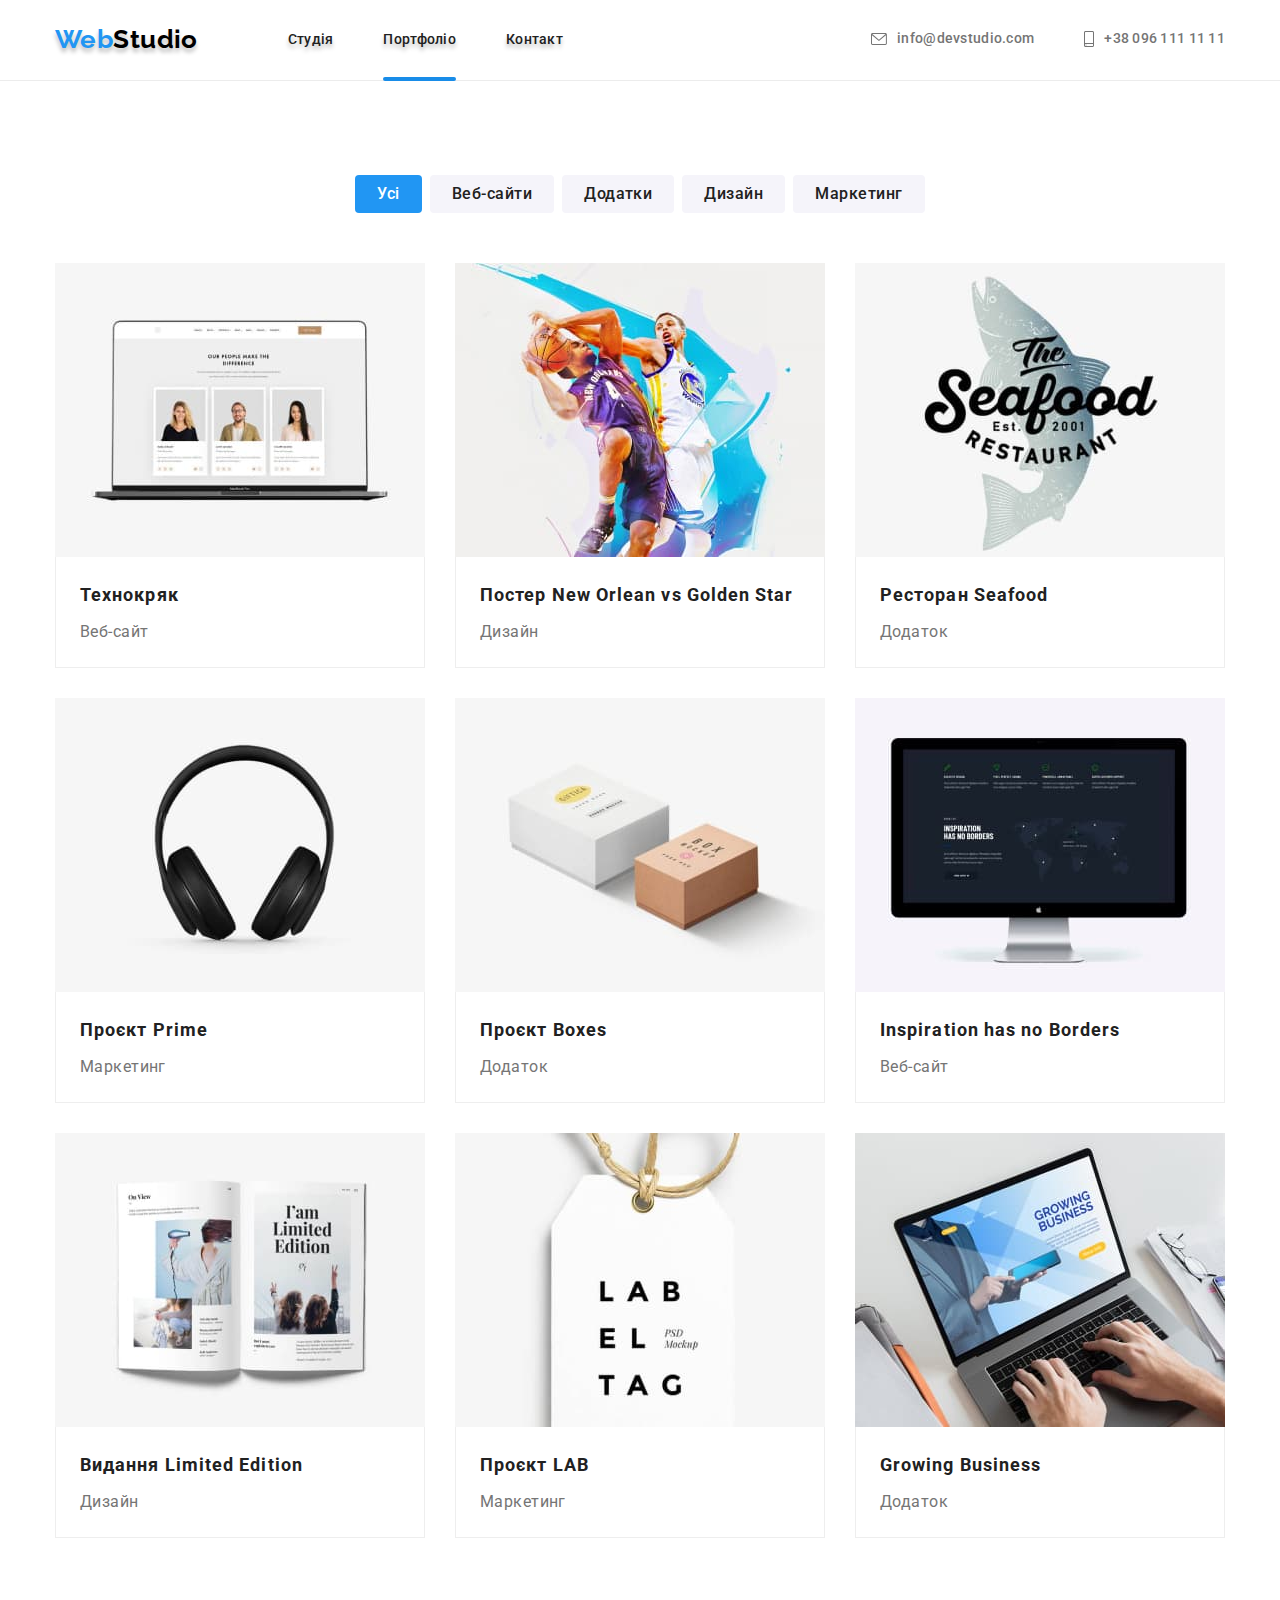
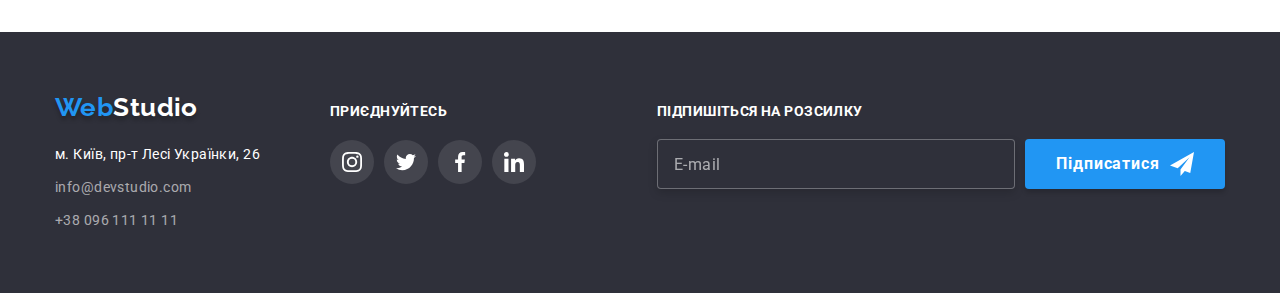
==== portfolio.html @ 2edc5aa5 "start" ====
<!DOCTYPE html>
<html lang="uk">
<head>
    <meta charset="UTF-8">
    <meta http-equiv="X-UA-Compatible" content="IE=edge">
    <meta name="viewport" content="width=device-width, initial-scale=1.0">
    <title>Web Studio</title>
    <link rel="preconnect" href="https://fonts.googleapis.com">
    <link rel="preconnect" href="https://fonts.gstatic.com" crossorigin>
    <link href="https://fonts.googleapis.com/css2?family=Raleway:wght@700&family=Roboto:wght@400;500;700;900&display=swap" rel="stylesheet">
    <link rel="stylesheet" href="https://cdn.jsdelivr.net/npm/modern-normalize@1.1.0/modern-normalize.min.css">
    <link rel="stylesheet" href="./css/main.min.css">
</head>
<body>
    <!--ШАПКА-->
    <header class="page-header">
        <div class="container">
                <nav class="header-container">
                        <a class="logo link" href="./index.html">Web<span class="logo__black">Studio</span></a>
                        <ul class="menu-nav list">
                            <li class="menu-nav__item"><a class="menu-nav__link link" href="./index.html">Студія</a></li>
                            <li class="menu-nav__item"><a class="menu-nav__link link menu-nav__link_active" href="./portfolio.html">Портфоліо</a></li>
                            <li class="menu-nav__item"><a class="menu-nav__link link" href="#">Контакт</a></li>
                        </ul>
                    </nav>
                <ul class="list contact-nav"> 
                    <li>
                        <a class="contact-nav__email link" href="mailto:info@devstudio.com">
                            <svg class="contact-nav__email-icon" width="16" height="12">
                                <use href="./images/icons.svg#icon-envelope"></use>
                            </svg> 
                            info@devstudio.com</a>
                    </li>
                    <li><a class="contact-nav__phonenumber link" href="tel:+380961111111">
                            <svg class="contact-nav__phone-icon" width="10" height="16">
                                <use href="./images/icons.svg#icon-smartphone"></use>
                            </svg> 
                            +38 096 111 11 11</a>
                    </li>
            </ul>
        </div>
    </header>
    <!-- Тіло Портфоліо -->
    <main>
        <section class="section">
            <div class="container">
                <h1 class="visually-hidden">Меню кнопок</h1>
                <ul class="list portfolio-button-styles">
                    <li><button class="port-button current" type="button">Усі</button></li>
                    <li><button class="port-button" type="button">Веб-сайти</button></li>
                    <li><button class="port-button" type="button">Додатки</button></li>
                    <li><button class="port-button" type="button">Дизайн</button></li>
                    <li><button class="port-button" type="button">Маркетинг</button></li>
                </ul>
                <ul  class="list portfolio-image" >
                    <li class="portfolio-li">
                        <a class="portfolio-card-link link" href="">
                            <div class="portfolio-img-wrapper">
                                <img src="./images/portfolio1.jpg" alt="Ноутбук із проектом" width = "370" height = "294"/>
                                <p class="portfolio-overlay"> Ресурс пропонує комплексні пропозиції з різним рівнем функціоналу та сервісів. Все це дозволить відвідувачу отримати вичерпні відомості про компанію чи приватну особу.</p>
                            </div>
                            <div class="portfolio-content-style">
                                <h2 class="portfolio-title ">Технокряк</h2>
                                <p class="portfolio-position">Веб-сайт</p>
                            </div>
                        </a>
                    </li>
                    <li class="portfolio-li">
                        <a class="portfolio-card-link link" href="">
                            <div class="portfolio-img-wrapper">
                                <img src="./images/portfolio2.jpg" alt="Баскетбол" width = "370" height = "294"/>
                                <p class="portfolio-overlay"> Ресурс пропонує комплексні пропозиції з різним рівнем функціоналу та сервісів. Все це дозволить відвідувачу отримати вичерпні відомості про компанію чи приватну особу.</p>
                            </div>
                            <div class="portfolio-content-style">
                                <h2 class="portfolio-title">Постер New Orlean vs Golden Star</h2>
                                <p class="portfolio-position">Дизайн</p>
                            </div>
                        </a>
                    </li>
                    <li class="portfolio-li">
                        <a class="portfolio-card-link link" href="">
                            <div class="portfolio-img-wrapper">
                                <img src="./images/portfolio3.jpg" alt="Логотип ресторану" width = "370" height = "294"/>
                                <p class="portfolio-overlay"> Ресурс пропонує комплексні пропозиції з різним рівнем функціоналу та сервісів. Все це дозволить відвідувачу отримати вичерпні відомості про компанію чи приватну особу.</p>
                            </div>
                            <div class="portfolio-content-style">
                                <h2 class="portfolio-title">Ресторан Seafood</h2>
                                <p class="portfolio-position">Додаток</p>
                            </div>
                        </a>
                    </li>                
                    <li class="portfolio-li">
                        <a class="portfolio-card-link link" href="">
                            <div class="portfolio-img-wrapper">
                                <img src="./images/portfolio4.jpg" alt="Навушники" width = "370" height = "294" />
                                <p class="portfolio-overlay"> Ресурс пропонує комплексні пропозиції з різним рівнем функціоналу та сервісів. Все це дозволить відвідувачу отримати вичерпні відомості про компанію чи приватну особу.</p>
                            </div>
                            <div class="portfolio-content-style">
                                <h2 class="portfolio-title">Проєкт Prime</h2>
                                <p class="portfolio-position">Маркетинг</p>
                            </div>
                        </a>
                    </li>
                    <li class="portfolio-li">
                        <a class="portfolio-card-link link" href="">
                            <div class="portfolio-img-wrapper">
                                <img src="./images/portfolio5.jpg" alt="Коробки" width = "370" height = "294" />
                                <p class="portfolio-overlay"> Ресурс пропонує комплексні пропозиції з різним рівнем функціоналу та сервісів. Все це дозволить відвідувачу отримати вичерпні відомості про компанію чи приватну особу.</p>
                            </div>
                            <div class="portfolio-content-style">
                                <h2 class="portfolio-title">Проєкт Boxes</h2>
                                <p class="portfolio-position">Додаток</p>
                            </div>
                        </a>
                    </li>
                    <li class="portfolio-li">
                        <a class="portfolio-card-link link" href="">
                            <div class="portfolio-img-wrapper">
                                <img src="./images/portfolio6.jpg" alt="Монітор з відкритим веб-сайтом" width = "370" height = "294" />
                                <p class="portfolio-overlay"> Ресурс пропонує комплексні пропозиції з різним рівнем функціоналу та сервісів. Все це дозволить відвідувачу отримати вичерпні відомості про компанію чи приватну особу.</p>
                            </div>
                            <div class="portfolio-content-style">
                                <h2 class="portfolio-title">Inspiration has no Borders</h2>
                                <p class="portfolio-position">Веб-сайт</p>
                            </div>
                        </a>
                    </li>                
                    <li class="portfolio-li">
                        <a class="portfolio-card-link link" href="">
                            <div class="portfolio-img-wrapper">
                                <img src="./images/portfolio7.jpg" alt="Відкрита книга " width = "370" height = "294" />
                                <p class="portfolio-overlay"> Ресурс пропонує комплексні пропозиції з різним рівнем функціоналу та сервісів. Все це дозволить відвідувачу отримати вичерпні відомості про компанію чи приватну особу.</p>
                            </div>
                            <div class="portfolio-content-style">
                                <h2 class="portfolio-title">Видання Limited Edition</h2>
                                <p class="portfolio-position">Дизайн</p>
                            </div>
                        </a>
                    </li>
                    <li class="portfolio-li">
                        <a class="portfolio-card-link link" href="">
                            <div class="portfolio-img-wrapper">
                                <img src="./images/portfolio8.jpg" alt="Проєкт LAB" width = "370" height = "294" />
                                <p class="portfolio-overlay"> Ресурс пропонує комплексні пропозиції з різним рівнем функціоналу та сервісів. Все це дозволить відвідувачу отримати вичерпні відомості про компанію чи приватну особу.</p>
                            </div>
                            <div class="portfolio-content-style">
                                <h2 class="portfolio-title">Проєкт LAB</h2>
                                <p class="portfolio-position">Маркетинг</p>
                            </div>
                        </a>
                    </li>
                    <li class="portfolio-li">
                        <a class="portfolio-card-link link" href="">
                            <div class="portfolio-img-wrapper">
                                <img src="./images/portfolio9.jpg" alt="Відкритий ноутбук з додатком" width = "370" height = "294" />
                                <p class="portfolio-overlay"> Ресурс пропонує комплексні пропозиції з різним рівнем функціоналу та сервісів. Все це дозволить відвідувачу отримати вичерпні відомості про компанію чи приватну особу.</p>
                            </div>
                            <div class="portfolio-content-style">
                                <h2 class="portfolio-title">Growing Business</h2>
                                <p class="portfolio-position">Додаток</p>
                            </div>
                        </a>
                    </li>               
                </ul>
            </div> 
        </section>
    </main>
    <!--Підвал-->
    <footer class="page-footer">
        <div class="container footer-box">
            <div class="footer-address-pos">
            <a class="logo-footer link" href="./index.html">Web<span class="logo-white">Studio</span></a>
            <address>
                <ul class="list">
                    <li class="footer-menu-item"><a class="footer-location link" href="https://goo.gl/maps/X6XHpDeNHJ7trvAJ6" target="_blank" rel="noopener noreferrer nofollow">м. Київ, пр-т Лесі Українки, 26</a></li>
                    <li class="footer-menu-item"><a class="footer-email link" href="mailto:info@devstudio.com">info@devstudio.com</a></li>
                    <li class="footer-menu-item"><a class="footer-phonenumber link" href="tel:+380961111111">+38 096 111 11 11</a></li>
                </ul>
            </address>
            </div>
            <div>
                <p class="footer-enj">Приєднуйтесь</p>
                <ul class="social-list-footer list">
                    <li class="social-list-item-footer">
                        <a href="" class="social-list-link-footer">
                            <svg aria-label="іконка інстаграму" class="social-list-icon-footer" width="20" height="20">
                                <use href="./images/icons.svg#icon-instagram"></use>
                            </svg>
                        </a>
                    </li>
                    <li class="social-list-item-footer">
                        <a href="" class="social-list-link-footer">
                            <svg aria-label="іконка твітера" class="social-list-icon-footer" width="20" height="20">
                                <use href="./images/icons.svg#icon-twitter"></use>
                            </svg>
                        </a>
                    </li>
                    <li class="social-list-item-footer">
                        <a href="" class="social-list-link-footer">
                            <svg aria-label="іконка фейсбуку" class="social-list-icon-footer" width="20" height="20">
                                <use href="./images/icons.svg#icon-facebook"></use>
                            </svg>
                        </a>
                    </li>
                    <li class="social-list-item-footer">
                        <a href="" class="social-list-link-footer">
                            <svg aria-label="іконка лінкедіну" class="social-list-icon-footer" width="20" height="20">
                                <use href="./images/icons.svg#icon-linkedin"></use>
                            </svg>
                        </a>
                    </li>
                </ul>
            </div>
            <div class="footer-modal-form-div">
                <p class="footer-form-title">Підпишіться на розсилку</p>
                <form class="footer-modal-form">
                    <div class="sub"></div>
                    <label class="modal-form-footer">
                            <input type="text" class="footer-form-input" required name="user_email" placeholder="E-mail">
                        </span>
                    </label>
                        <button type="submit" class="footer-form-submit">
                            Підписатися
                            <svg aria-label="іконка літачка" class="icon-send" width="24" height="24">
                                <use href="./images/icons.svg#icon-send"></use>
                            </svg>
                        </button>
                    </div>
                </form>
            </div>
        </div>
    </footer>
</body>
</html>
---- css/main.min.css ----
:root{--blue-text-color:#2196F3;--white-text-color:#fff;--body-title-color:#212121;--black-logotext-color:#000;--background-gray-color:#2F303A;--background-solution-color:#c4c4c4;--body-text-color:#757575;--button-hover-color:#188CE8;--team-background-color:#F5F4FA;--team-background-card-color:#fff;--card-border-color:#eeeeee;--primary-font: "Roboto", sans-serif;--header-line: #ececec;--icon-link-color: #AFB1B8;--transition-dur-and-func: 250ms cubic-bezier(0.4, 0, 0.2, 1);--background-backdrop: rgba(0, 0, 0, 0.2)}.visually-hidden{position:absolute;white-space:nowrap;width:1px;height:1px;overflow:hidden;border:0;padding:0;clip:rect(0 0 0 0);clip-path:inset(50%);margin:-1px}body{font-family:"Roboto",sans-serif;color:var(--body-title-color);background-color:var(--team-background-card-color);font-size:14px;letter-spacing:.03em}h1,h2,h3,h4,p{margin-top:0;margin-bottom:0}ul,ol{margin-top:0;margin-bottom:0;padding-left:0}.list{list-style:none}.link{text-decoration:none}img{display:block;max-width:100%;height:auto}button{cursor:pointer}.section{padding-top:94px;padding-bottom:94px}.container{width:1200px;margin-left:auto;margin-right:auto;padding-left:15px;padding-right:15px}.hero{padding-top:200px;padding-bottom:200px;text-align:center;background-image:linear-gradient(rgba(47, 48, 58, 0.4), rgba(47, 48, 58, 0.4)),url("../images/solution.jpg");background-size:cover;margin:0px auto;max-width:1600px;height:600px;background-repeat:no-repeat;background-color:var(--background-solution-color)}.hero__title{font-weight:900;font-size:44px;line-height:1.36;text-align:center;letter-spacing:.06em;text-transform:uppercase;color:var(--white-text-color);width:696px;margin-bottom:30px;margin-left:auto;margin-right:auto}.hero__button{font-weight:700;font-size:16px;line-height:1.875;display:block;align-items:center;text-align:center;margin-right:auto;margin-left:auto;padding:10px 32px;letter-spacing:.06em;color:var(--white-text-color);background-color:var(--blue-text-color);box-shadow:0px 4px 4px rgba(0,0,0,.15);border-radius:4px;border:0px;transition:background-color var(--transition-dur-and-func)}.hero__button:hover{background-color:var(--button-hover-color)}.features__title{font-weight:700;line-height:1.14;text-transform:uppercase;margin-bottom:10px;font-size:14px;letter-spacing:.03em}.features__text{font-weight:400;line-height:1.71;color:var(--body-text-color);font-size:14px;letter-spacing:.03em}.features{display:flex;gap:30px}.features__item{flex-basis:calc((100% - 90px)/4)}.features__icon{display:flex;justify-content:center;align-items:center;margin-bottom:30px;width:270px;height:120px;background-color:#f5f4fa;border-radius:4px}.products{padding-top:0}.products__cards{position:relative}.products__img{display:flex;gap:30px}.products__overley{position:absolute;display:flex;justify-content:center;align-items:center;bottom:0;background-color:rgba(47,48,58,.8);color:var(--white-text-color);line-height:1.2;width:100%;height:70px;font-weight:700;text-align:center;text-transform:uppercase}.team{background-color:var(--team-background-color)}.team__card-position{display:flex;gap:30px}.team__card-shadow{background-color:var(--team-background-card-color);box-shadow:0px 1px 3px rgba(0,0,0,.12),0px 1px 1px rgba(0,0,0,.14),0px 2px 1px rgba(0,0,0,.2);border-radius:0px 0px 4px 4px}.team__worker-name{font-weight:500;font-size:16px;line-height:1.1875;text-align:center;margin-bottom:10px}.team__worker-cards{padding-top:30px;padding-bottom:30px}.team__job-title{font-weight:400;font-size:16px;line-height:1.1875;text-align:center;color:var(--body-text-color);margin-bottom:16px}.social-list{display:flex;justify-content:center;column-gap:10px}.social-list-icon{fill:currentColor}.social-list-link{display:flex;align-items:center;justify-content:center;width:44px;height:44px;border-radius:50%;color:var(--icon-link-color);transition:background-color var(--transition-dur-and-func),color var(--transition-dur-and-func)}.social-list-link:hover,.social-list-link:focus{background-color:var(--blue-text-color);color:var(--white-text-color)}.client-list{display:flex;align-items:center;justify-content:center;gap:30px}.client-list__logobox{display:flex;align-items:center;justify-content:center;border-radius:4px;border:1px solid;border-color:var(--background-solution-color);color:var(--icon-link-color);width:170px;height:92px;transition:border-color var(--transition-dur-and-func),color var(--transition-dur-and-func)}.client-list__logobox:hover,.client-list__logobox:focus{border-color:var(--blue-text-color);color:var(--blue-text-color)}.client-list__logo{fill:currentColor}.port-button{font-weight:500;font-size:16px;line-height:1.63;text-align:center;letter-spacing:.03em;background-color:var(--team-background-color);color:var(--body-title-color);border-radius:4px;border:none;padding:6px 22px;transition:background-color var(--transition-dur-and-func),color var(--transition-dur-and-func),box-shadow var(--transition-dur-and-func)}.port-button:active,.port-button:hover,.port-button:focus{background-color:var(--blue-text-color);box-shadow:0px 3px 1px rgba(0,0,0,.1),0px 1px 2px rgba(0,0,0,.08),0px 2px 2px rgba(0,0,0,.12);color:var(--white-text-color)}.current{background-color:var(--blue-text-color);color:var(--white-text-color)}.portfolio-title{font-weight:700;font-size:18px;line-height:2;letter-spacing:.06em;margin-bottom:4px;color:var(--body-title-color);cursor:pointer}.portfolio-position{font-weight:400;font-size:16px;line-height:1.875;color:var(--body-text-color)}.portfolio-button-styles{display:flex;gap:8px;margin-bottom:50px;justify-content:center}.portfolio-li{width:370px}.portfolio-image{display:flex;gap:30px;flex-wrap:wrap}.portfolio-img-wrapper{position:relative;overflow:hidden}.portfolio-overlay{position:absolute;display:flex;justify-content:center;align-items:center;padding:24px;top:0;left:0;width:100%;height:100%;font-weight:400;font-size:18px;line-height:28px;letter-spacing:.03em;color:var(--white-text-color);background:rgba(33,150,243,.9);overflow:auto;transform:translateY(100%);transition:transform var(--transition-dur-and-func)}.portfolio-content-style{padding:20px 24px;border:1px solid var(--card-border-color);border-top:none}.portfolio-card-link{display:block;transition:box-shadow var(--transition-dur-and-func)}.portfolio-card-link:hover .portfolio-overlay,.portfolio-card-link:focus .portfolio-overlay{transform:translateY(0%)}.portfolio-card-link:hover,.portfolio-card-link:focus{box-shadow:0px 1px 1px rgba(0,0,0,.12),0px 4px 4px rgba(0,0,0,.06),1px 4px 6px rgba(0,0,0,.16)}.menu-nav__link_active{color:var(--blue-text-color)}.menu-nav__link_active::after{position:absolute;content:"";display:block;left:0;bottom:0;width:100%;height:4px;border-radius:2px;background-color:var(--button-hover-color)}.logo{font-family:"Raleway";font-style:normal;font-weight:700;font-size:26px;line-height:1.19;color:var(--blue-text-color);text-shadow:0px 4px 4px rgba(0,0,0,.25);margin-right:90px}.logo__black{color:var(--black-logotext-color)}.logo-footer{font-family:"Raleway";font-style:normal;font-weight:700;font-size:26px;line-height:1.19;color:var(--blue-text-color);text-shadow:0px 4px 4px rgba(0,0,0,.25);display:inline-block;margin-right:0;margin-bottom:20px}.logo-white{color:var(--white-text-color)}.body-title{font-weight:700;font-size:36px;line-height:1.16;text-align:center;margin-bottom:50px}.page-footer{background-color:var(--background-gray-color);padding-top:60px;padding-bottom:60px}.page-footer a:hover,.page-footer a:focus{color:var(--blue-text-color)}.footer-location{font-style:normal;font-weight:400;line-height:1.714;color:var(--white-text-color);transition:color var(--transition-dur-and-func)}.footer-email,.footer-phonenumber{font-style:normal;font-weight:400;line-height:1.714;color:rgba(255,255,255,.6);transition:color var(--transition-dur-and-func)}.footer-menu-item:not(:last-child){margin-bottom:9px}.footer-box{display:flex;align-items:baseline}.footer-address-pos{margin-right:70px}.footer-enj{margin-bottom:20px;font-size:14px;line-height:1.14;letter-spacing:.03em;color:var(--team-background-card-color);text-transform:uppercase;font-weight:700}.footer-modal-form{display:flex}.footer-modal-form-div{margin-left:auto}.footer-form-input{font-weight:400;font-size:16px;line-height:20px;display:flex;align-items:center;letter-spacing:.03em;color:var(--white-text-color);border:1px solid rgba(255,255,255,.3);filter:drop-shadow(0px 4px 4px rgba(0, 0, 0, 0.15));border-radius:4px;width:358px;height:50px;background-color:var(--background-gray-color);padding-left:16px}.footer-form-input::placeholder{font-size:16px;line-height:20px;letter-spacing:.03em;color:rgba(255,255,255,.6)}.footer-form-submit{font-weight:700;font-size:16px;line-height:1.875;display:flex;justify-content:center;align-items:center;text-align:center;width:200px;height:50px;letter-spacing:.06em;color:var(--white-text-color);background-color:var(--blue-text-color);box-shadow:0px 4px 4px rgba(0,0,0,.15);border-radius:4px;border:0px;transition:background-color var(--transition-dur-and-func)}.footer-form-submit:hover{background-color:var(--button-hover-color)}.footer-form-title{font-weight:700;font-size:14px;line-height:16px;letter-spacing:.03em;text-transform:uppercase;color:var(--white-text-color);margin-bottom:20px}.icon-send{fill:var(--team-background-card-color);margin-left:10px}.social-list-footer{display:flex;justify-content:center;column-gap:10px}.social-list-icon-footer{fill:currentColor}.social-list-link-footer{display:flex;align-items:center;justify-content:center;width:44px;height:44px;border-radius:50%;background:rgba(255,255,255,.1);color:var(--team-background-card-color);transition:background-color var(--transition-dur-and-func)}.social-list-link-footer:hover,.social-list-link-footer:focus{background-color:var(--blue-text-color)}.social-list-link-footer:hover .social-list-icon-footer,.social-list-link-footer:focus .social-list-icon-footer{fill:var(--white-text-color)}.backdrop{position:fixed;top:0;left:0;z-index:100;width:100%;height:100%;background-color:var(--background-backdrop);transition:opacity var(--transition-dur-and-func),visibility var(--transition-dur-and-func)}.backdrop.is-hidden{visibility:hidden;opacity:0;pointer-events:none}.modal{position:absolute;top:50%;left:50%;transform:translate(-50%, -50%);width:528px;height:580px;background-color:var(--team-background-card-color);padding:40px}.modal-close-btn{position:absolute;top:8px;right:8px;display:flex;align-items:center;justify-content:center;width:30px;height:30px;border-radius:50%;border:1px solid rgba(0,0,0,.1);background-color:rgba(0,0,0,0);padding:0;transition:var(--transition-dur-and-func)}.modal-close-btn:focus,.modal-close-btn:hover{fill:var(--button-hover-color)}.modal-form-title{font-weight:700;font-size:20px;line-height:23px;text-align:center;letter-spacing:.03em;margin-bottom:12px}.modal-form{display:flex;flex-direction:column}.modal-form-input{width:100%;height:40px;border:1px solid rgba(33,33,33,.2);border-radius:4px;padding-left:42px;transition:border-color var(--transition-dur-and-func)}.modal-form-input:focus{outline:none;border-color:var(--button-hover-color)}.modal-form-field-desc{display:block;font-family:"Roboto";font-weight:400;font-size:12px;line-height:14px;letter-spacing:.01em;color:var(--body-text-color);margin-bottom:4px}.modal-form-field{margin-bottom:10px}.modal-form-field-last{margin-bottom:17px}.modal-form-footer{margin-right:10px}.modal-form-input-wrapper{position:relative;display:block}.modal-form-icon{position:absolute;top:50%;left:12px;display:block;transform:translateY(-50%);transition:fill var(--transition-dur-and-func)}.modal-form-input:focus+.modal-form-icon{fill:var(--button-hover-color)}.modal-form-message{width:100%;height:120px;border:1px solid rgba(33,33,33,.2);border-radius:4px;padding:10px;resize:none}.modal-form-message:focus{outline:none;border-color:var(--button-hover-color)}.modal-form-message::placeholder{font-weight:400;font-size:12px;line-height:14px;letter-spacing:.01em;color:rgba(117,117,117,.5)}.modal-form-own-checkbox{width:15px;height:15px;border:1px solid var(--body-title-color);border-radius:2px;cursor:pointer;margin-right:7px}.modal-form-check:checked+.modal-form-own-checkbox{background-color:var(--button-hover-color)}.modal-form-check:checked+.modal-form-own-checkbox .modal-form-own-checkbox-icon{display:block;fill:var(--team-background-card-color)}.modal-form-check:focus+.modal-form-own-checkbox{box-shadow:0 0 0 2px var(--button-hover-color);border-color:var(--button-hover-color)}.modal-form-own-checkbox-icon{display:none}.modal-form-check-field{display:flex;align-items:center;justify-content:center;margin-bottom:33px;font-weight:400;font-size:14px;line-height:24px;letter-spacing:.03em;color:var(--body-text-color)}.modal-form-check-link{color:var(--blue-text-color)}.modal-form-submit{font-weight:700;font-size:16px;line-height:1.875;display:block;align-items:center;text-align:center;margin-right:auto;margin-left:auto;width:200px;height:50px;letter-spacing:.06em;color:var(--white-text-color);background-color:var(--blue-text-color);box-shadow:0px 4px 4px rgba(0,0,0,.15);border-radius:4px;border:0px;transition:background-color var(--transition-dur-and-func)}.modal-form-submit{background-color:var(--button-hover-color)}.modal-form-check{position:absolute;appearance:none}.page-header{border-bottom:1px solid var(--header-line);padding-top:24px;padding-bottom:25px}.page-header>.container{display:flex;align-items:center}.menu-nav__link{position:relative;font-weight:500;line-height:1.14;padding-top:34px;padding-bottom:34px;letter-spacing:.02em;color:var(--body-title-color);text-shadow:0px 4px 4px rgba(0,0,0,.25);transition:color var(--transition-dur-and-func)}.menu-nav__link:hover,.menu-nav__link:focus{color:var(--blue-text-color)}.contact-nav__phonenumber,.contact-nav__email{font-style:normal;font-weight:500;line-height:1.14;letter-spacing:.02em;color:var(--body-text-color);display:flex;align-items:center;transition:color var(--transition-dur-and-func)}.contact-nav__phonenumber:hover,.contact-nav__phonenumber:focus,.contact-nav__email:hover,.contact-nav__email:focus{color:var(--blue-text-color)}.contact-nav__email-icon{margin-right:10px;fill:currentColor}.contact-nav__phone-icon{margin-right:10px;fill:currentColor}.header-container{display:flex;align-items:center}.menu-nav{display:flex;column-gap:50px}.contact-nav{display:flex;column-gap:50px;margin-left:auto}/*# sourceMappingURL=main.min.css.map */
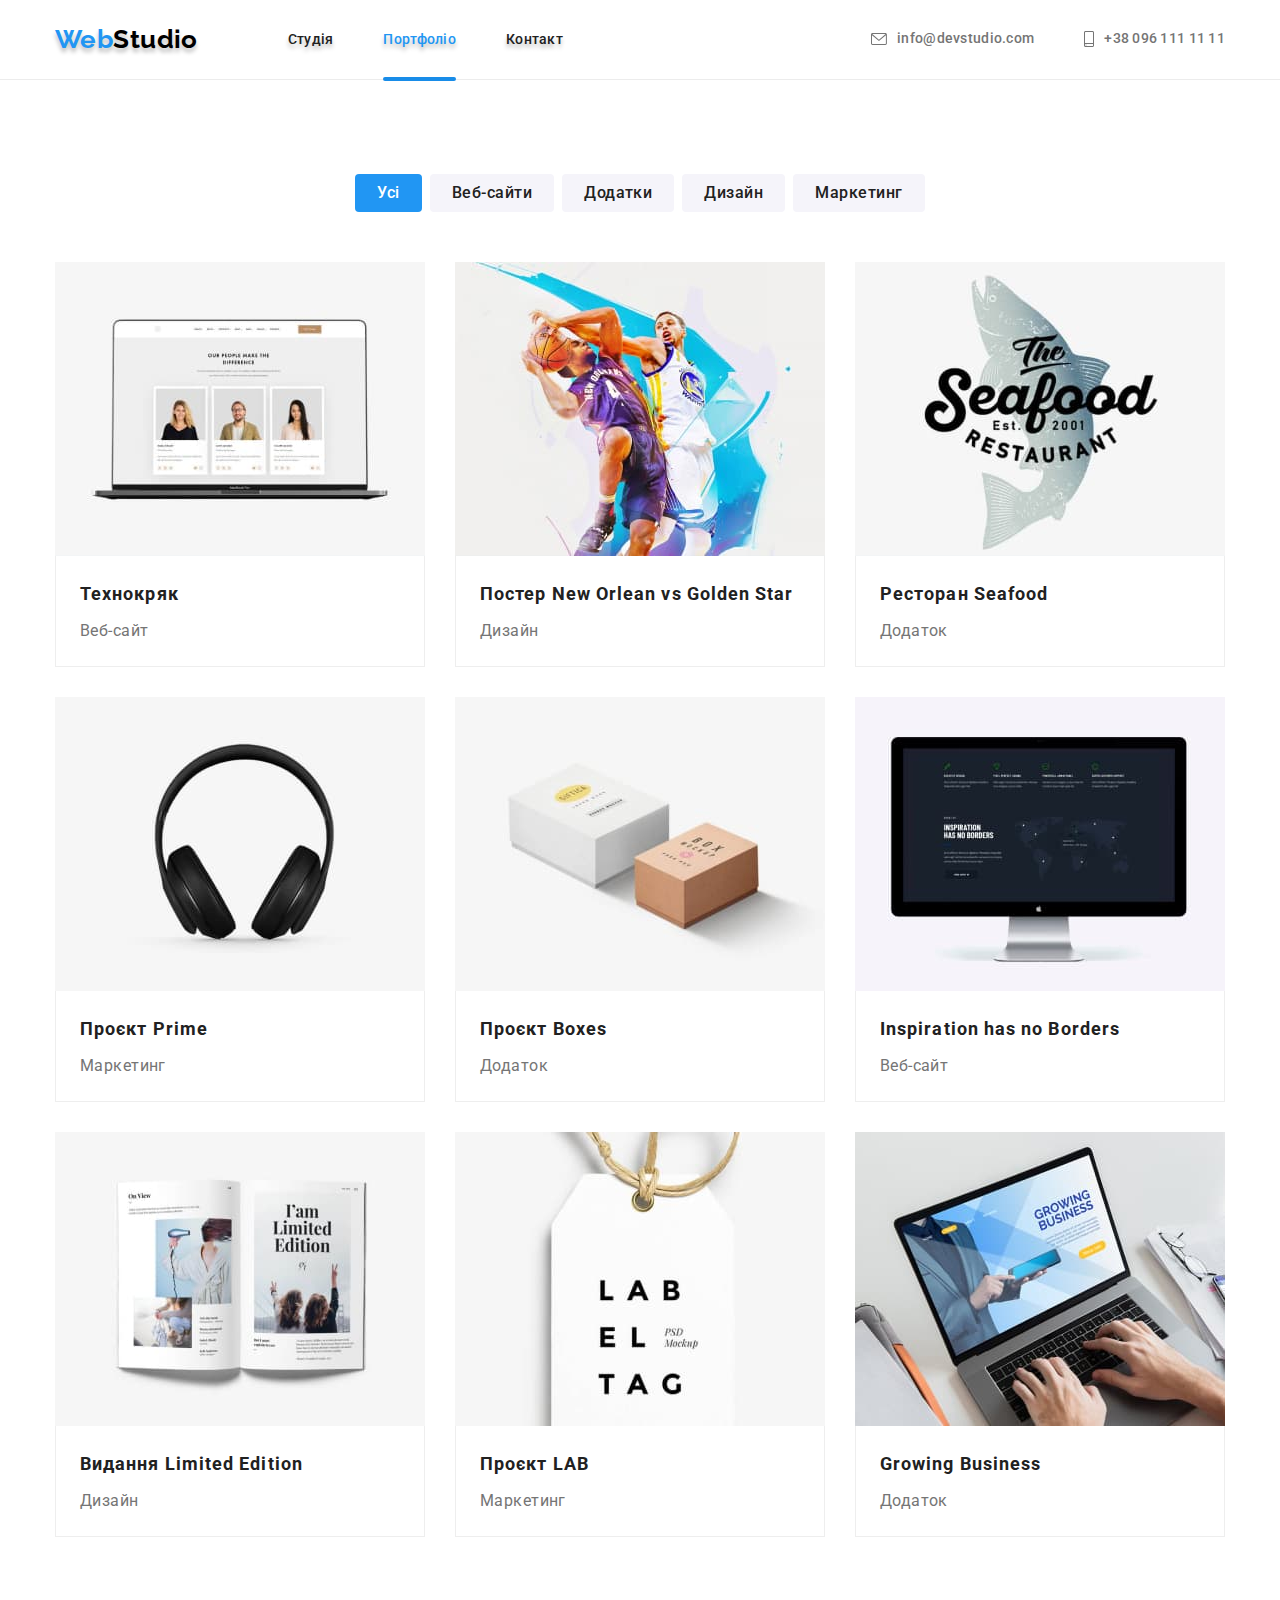
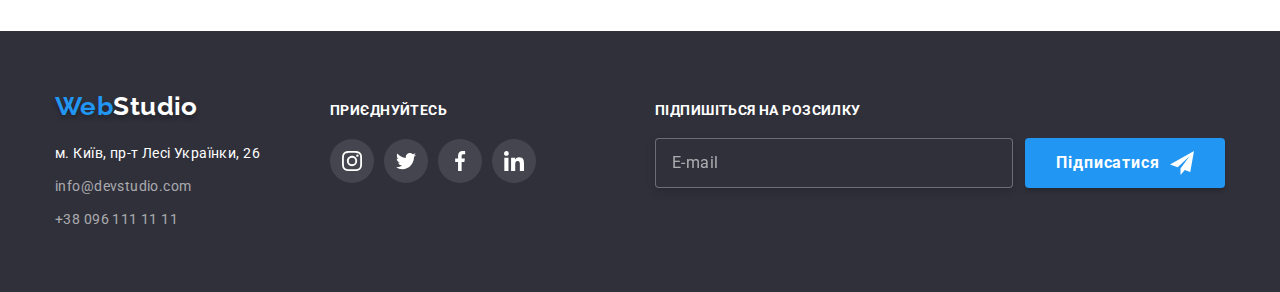
==== commit ae63a48a: "final" ====
--- a/portfolio.html
+++ b/portfolio.html
@@ -14,30 +14,59 @@
 <body>
     <!--ШАПКА-->
     <header class="page-header">
-        <div class="container">
-                <nav class="header-container">
-                        <a class="logo link" href="./index.html">Web<span class="logo__black">Studio</span></a>
-                        <ul class="menu-nav list">
-                            <li class="menu-nav__item"><a class="menu-nav__link link" href="./index.html">Студія</a></li>
-                            <li class="menu-nav__item"><a class="menu-nav__link link menu-nav__link_active" href="./portfolio.html">Портфоліо</a></li>
-                            <li class="menu-nav__item"><a class="menu-nav__link link" href="#">Контакт</a></li>
-                        </ul>
-                    </nav>
-                <ul class="list contact-nav"> 
-                    <li>
-                        <a class="contact-nav__email link" href="mailto:info@devstudio.com">
-                            <svg class="contact-nav__email-icon" width="16" height="12">
-                                <use href="./images/icons.svg#icon-envelope"></use>
-                            </svg> 
-                            info@devstudio.com</a>
-                    </li>
-                    <li><a class="contact-nav__phonenumber link" href="tel:+380961111111">
-                            <svg class="contact-nav__phone-icon" width="10" height="16">
-                                <use href="./images/icons.svg#icon-smartphone"></use>
-                            </svg> 
-                            +38 096 111 11 11</a>
-                    </li>
+        <div class="container page-header__container">
+            <nav class="header-nav">
+                <a class="logo link" href="./index.html">Web<span class="logo__black">Studio</span></a>
+                <ul class="menu-nav list">
+                    <li class="menu-nav__item"><a class="menu-nav__link link" href="./index.html">Студія</a></li>
+                    <li class="menu-nav__item"><a class="menu-nav__link link menu-nav__link_active" href="./portfolio.html">Портфоліо</a></li>
+                    <li class="menu-nav__item"><a class="menu-nav__link link" href="#">Контакт</a></li>
+                </ul>
+            </nav>
+            <button type="button" class="open-mobile-menu-btn js-open-menu"> 
+                <svg class="open-mobile-menu-btn__icon">
+                    <use href="./images/icons.svg#icon-burger"></use>
+                </svg> 
+            </button>
+            <ul class="list contact-nav"> 
+                <li class="contact-nav__item">
+                    <a class="contact-nav__link link" href="mailto:info@devstudio.com">
+                        <svg class="contact-nav__email-icon" width="16" height="12">
+                            <use href="./images/icons.svg#icon-envelope"></use>
+                        </svg> 
+                        info@devstudio.com</a>
+                </li>
+                <li class="contact-nav__item"><a class="contact-nav__link link" href="tel:+380961111111">
+                        <svg class="contact-nav__phone-icon" width="10" height="16">
+                            <use href="./images/icons.svg#icon-smartphone"></use>
+                        </svg> 
+                        +38 096 111 11 11</a>
+                </li>
             </ul>
+        </div>
+        <div class="mobile-menu js-menu-container" >
+            <div class="container mobile-menu__container">
+                <button type="button" class="mobile-menu__close-btn js-close-menu" >
+                    <svg class="mobile-menu__icon-close" width="20" height="20">
+                        <use href="./images/icons.svg#icon-close-black"></use>
+                    </svg>
+                </button>
+                <ul class="mobile-nav-list list">
+                    <li class="mobile-nav-list__item"><a class="link mobile-nav-list__link" href="./index.html">Студія</a></li>
+                    <li class="mobile-nav-list__item"><a class="link mobile-nav-list__link mobile-nav-list__link_current" href="./portfolio.html">Портфоліо</a></li>
+                    <li class="mobile-nav-list__item"><a class="link mobile-nav-list__link" href="#">Контакти</a></li>
+                </ul>
+                <ul class="mobile-nav-contacts-list list">
+                    <li class="mobile-nav-contacts-list__item"><a class="link mobile-nav-contacts-list__link_tel" href="tel:+380961111111">+38 096 111 11 11</a></li>
+                    <li class="mobile-nav-contacts-list__item"><a class="link mobile-nav-contacts-list__link_mail" href="mailto:info@devstudio.com">info@devstudio.com</a></li>
+                </ul>
+                <ul class="mobile-nav-social-list list">
+                    <li class="mobile-nav-social-list__item"><a class="link mobile-nav-social-list__link" lang="en" href="#">Instagram</a><span class="vl"></span></li>
+                    <li class="mobile-nav-social-list__item"><a class="link mobile-nav-social-list__link" lang="en" href="#">Twitter</a><span class="vl"></span></li>
+                    <li class="mobile-nav-social-list__item"><a class="link mobile-nav-social-list__link" lang="en" href="#">Facebook</a><span class="vl"></span></li>
+                    <li class="mobile-nav-social-list__item"><a class="link mobile-nav-social-list__link" lang="en" href="#">LinkedIn</a></li>
+                </ul>
+            </div>
         </div>
     </header>
     <!-- Тіло Портфоліо -->
@@ -56,7 +85,18 @@
                     <li class="portfolio-li">
                         <a class="portfolio-card-link link" href="">
                             <div class="portfolio-img-wrapper">
-                                <img src="./images/portfolio1.jpg" alt="Ноутбук із проектом" width = "370" height = "294"/>
+                                <picture>
+                                    <source 
+                                    srcset="./images/technoduck.jpg 1x, ./images/technoduck@2x.jpg 2x" 
+                                    media="(min-width: 1200px)">
+                                    <source 
+                                    srcset="./images/technoduck-tab.jpg 1x, ./images/technoduck-tab@2x.jpg 2x"
+                                     media="(min-width: 768px)">
+                                    <source
+                                     srcset="./images/technoduckmob.jpg 1x, ./images/technoduckmob@2x.jpg 2x"
+                                      media="(max-width: 767px)">
+                                      <img src="./images/technoduckmob.jpg" alt="Ноутбук із проектом"/>
+                                </picture>
                                 <p class="portfolio-overlay"> Ресурс пропонує комплексні пропозиції з різним рівнем функціоналу та сервісів. Все це дозволить відвідувачу отримати вичерпні відомості про компанію чи приватну особу.</p>
                             </div>
                             <div class="portfolio-content-style">
@@ -68,7 +108,18 @@
                     <li class="portfolio-li">
                         <a class="portfolio-card-link link" href="">
                             <div class="portfolio-img-wrapper">
-                                <img src="./images/portfolio2.jpg" alt="Баскетбол" width = "370" height = "294"/>
+                                <picture>
+                                    <source 
+                                    srcset="./images/poster.jpg 1x, ./images/poster@2x.jpg 2x"
+                                    media="(min-width: 1200px)">
+                                    <source 
+                                    srcset="./images/poster-tab.jpg 1x, .images/poster-tab@2x.jpg 2x"
+                                    media="(min-width: 768px)">
+                                    <source 
+                                    srcset="./images/poster-mob.jpg 1x, ./images/poster-mob@2x.jpg 2x" 
+                                    media="(max-width: 767px)">
+                                <img src="./images/poster-mob.jpg" alt="Постер">
+                                </picture>
                                 <p class="portfolio-overlay"> Ресурс пропонує комплексні пропозиції з різним рівнем функціоналу та сервісів. Все це дозволить відвідувачу отримати вичерпні відомості про компанію чи приватну особу.</p>
                             </div>
                             <div class="portfolio-content-style">
@@ -80,7 +131,18 @@
                     <li class="portfolio-li">
                         <a class="portfolio-card-link link" href="">
                             <div class="portfolio-img-wrapper">
-                                <img src="./images/portfolio3.jpg" alt="Логотип ресторану" width = "370" height = "294"/>
+                                <picture>
+                                    <source
+                                    srcset="./images/seafood.jpg 1x, ./images/seafood@2x.jpg 2x" 
+                                    media="(min-width: 1200px)">
+                                    <source
+                                    srcset="./images/seafood-tab.jpg 1x, ./images/seafood-tab@2x.jpg 2x" 
+                                    media="(min-width: 768px)">
+                                    <source
+                                    srcset="./images/seafood-mob.jpg 1x, ./images/seafood-mob@2x.jpg 2x" 
+                                    media="(max-width: 767px)">
+                                <img src="./images/seafood-mob.jpg" alt="Додаток ресторану">
+                                </picture>
                                 <p class="portfolio-overlay"> Ресурс пропонує комплексні пропозиції з різним рівнем функціоналу та сервісів. Все це дозволить відвідувачу отримати вичерпні відомості про компанію чи приватну особу.</p>
                             </div>
                             <div class="portfolio-content-style">
@@ -92,7 +154,18 @@
                     <li class="portfolio-li">
                         <a class="portfolio-card-link link" href="">
                             <div class="portfolio-img-wrapper">
-                                <img src="./images/portfolio4.jpg" alt="Навушники" width = "370" height = "294" />
+                                <picture>
+                                    <source 
+                                    srcset="./images/prime.jpg 1x, ./images/prime@2x.jpg 2x" 
+                                    media="(min-width: 1200px)">
+                                    <source 
+                                    srcset="./images/prime-tab.jpg 1x, ./images/prime-tab@2x.jpg 2x" 
+                                    media="(min-width: 768px)">
+                                    <source 
+                                    srcset="./images/prime-mob.jpg 1x, ./images/prime-mob@2x.jpg 2x" 
+                                    media="(max-width: 767px)">
+                                <img src="./images/prime-mob.jpg" alt="Проєкт з маркетингу">
+                                </picture>
                                 <p class="portfolio-overlay"> Ресурс пропонує комплексні пропозиції з різним рівнем функціоналу та сервісів. Все це дозволить відвідувачу отримати вичерпні відомості про компанію чи приватну особу.</p>
                             </div>
                             <div class="portfolio-content-style">
@@ -104,7 +177,18 @@
                     <li class="portfolio-li">
                         <a class="portfolio-card-link link" href="">
                             <div class="portfolio-img-wrapper">
-                                <img src="./images/portfolio5.jpg" alt="Коробки" width = "370" height = "294" />
+                                <picture>
+                                    <source 
+                                    srcset="./images/boxes.jpg 1x, ./images/boxes@2x.jpg 2x" 
+                                    media="(min-width: 1200px)">
+                                    <source 
+                                    srcset="./images/boxes-tab.jpg 1x, ./images/boxes-tab@2x.jpg 2x" 
+                                    media="(min-width: 768px)">
+                                    <source 
+                                    srcset="./images/boxes-mob.jpg 1x, ./images/boxes-mob@2x.jpg 2x" 
+                                    media="(max-width: 767px)">
+                            <img src="./images/boxes-mob.jpg" alt="Проєкт">
+                                </picture>
                                 <p class="portfolio-overlay"> Ресурс пропонує комплексні пропозиції з різним рівнем функціоналу та сервісів. Все це дозволить відвідувачу отримати вичерпні відомості про компанію чи приватну особу.</p>
                             </div>
                             <div class="portfolio-content-style">
@@ -116,7 +200,15 @@
                     <li class="portfolio-li">
                         <a class="portfolio-card-link link" href="">
                             <div class="portfolio-img-wrapper">
-                                <img src="./images/portfolio6.jpg" alt="Монітор з відкритим веб-сайтом" width = "370" height = "294" />
+                                <picture>
+                                    <source srcset="./images/inspiration.jpg 1x, ./images/inspiration@2x.jpg 2x" 
+                                    media="(min-width: 1200px)">
+                                    <source srcset="./images/inspiration-tab.jpg 1x, ./images/inspiration-tab@2x.jpg 2x" 
+                                    media="(min-width: 768px)">
+                                    <source srcset="./images/inspiration-mob.jpg 1x, ./images/inspiration-mob@2x.jpg 2x" 
+                                    media="(max-width: 767px)">
+                            <img src="./images/inspiration-mob.jpg" alt="Веб-сайт">
+                                </picture>
                                 <p class="portfolio-overlay"> Ресурс пропонує комплексні пропозиції з різним рівнем функціоналу та сервісів. Все це дозволить відвідувачу отримати вичерпні відомості про компанію чи приватну особу.</p>
                             </div>
                             <div class="portfolio-content-style">
@@ -128,7 +220,15 @@
                     <li class="portfolio-li">
                         <a class="portfolio-card-link link" href="">
                             <div class="portfolio-img-wrapper">
-                                <img src="./images/portfolio7.jpg" alt="Відкрита книга " width = "370" height = "294" />
+                                <picture>
+                                    <source srcset="./images/limed.jpg 1x, ./images/limed@2x.jpg 2x" 
+                                    media="(min-width: 1200px)">
+                                    <source srcset="./images/limed-tab.jpg 1x, ./images/limed-tab@2x.jpg 2x"
+                                     media="(min-width: 768px)">
+                                    <source srcset="./images/limed-mob.jpg 1x, ./images/limed-mob@2x.jpg 2x" 
+                                    media="(max-width: 767px)">
+                            <img src="./images/limed-mob.jpg" alt="Журнал">
+                                </picture>
                                 <p class="portfolio-overlay"> Ресурс пропонує комплексні пропозиції з різним рівнем функціоналу та сервісів. Все це дозволить відвідувачу отримати вичерпні відомості про компанію чи приватну особу.</p>
                             </div>
                             <div class="portfolio-content-style">
@@ -140,7 +240,18 @@
                     <li class="portfolio-li">
                         <a class="portfolio-card-link link" href="">
                             <div class="portfolio-img-wrapper">
-                                <img src="./images/portfolio8.jpg" alt="Проєкт LAB" width = "370" height = "294" />
+                                <picture>
+                                    <source 
+                                    srcset="./images/tag.jpg 1x, ./images/tag@2x.jpg 2x" 
+                                    media="(min-width: 1200px)">
+                                    <source 
+                                    srcset="./images/tag-tab.jpg 1x, ./images/tag-tab@2x.jpg 2x" 
+                                    media="(min-width: 768px)">
+                                    <source 
+                                    srcset="./images/tag-mob.jpg 1x, ./images/tag-mob@2x.jpg 2x" 
+                                    media="(max-width: 767px)">
+                            <img src="./images//tag-mob.jpg" alt="Проєкт з маркетингу">
+                                </picture>
                                 <p class="portfolio-overlay"> Ресурс пропонує комплексні пропозиції з різним рівнем функціоналу та сервісів. Все це дозволить відвідувачу отримати вичерпні відомості про компанію чи приватну особу.</p>
                             </div>
                             <div class="portfolio-content-style">
@@ -152,7 +263,18 @@
                     <li class="portfolio-li">
                         <a class="portfolio-card-link link" href="">
                             <div class="portfolio-img-wrapper">
-                                <img src="./images/portfolio9.jpg" alt="Відкритий ноутбук з додатком" width = "370" height = "294" />
+                                <picture>
+                                    <source 
+                                    srcset="./images/growbus.jpg 1x, ./images/growbus@2x.jpg 2x" 
+                                    media="(min-width: 1200px)">
+                                    <source 
+                                    srcset="./images/growbus-tab.jpg 1x, ./images/growbus-tab@2x.jpg 2x" 
+                                    media="(min-width: 768px)">
+                                    <source 
+                                    srcset="./images/growbus-mob.jpg 1x, ./images/growbus-mob@2x.jpg 2x" 
+                                    media="(max-width: 767px)">
+                            <img src="./images/growbus-mob.jpg" alt="Додаток по бізнесу">
+                                </picture>
                                 <p class="portfolio-overlay"> Ресурс пропонує комплексні пропозиції з різним рівнем функціоналу та сервісів. Все це дозволить відвідувачу отримати вичерпні відомості про компанію чи приватну особу.</p>
                             </div>
                             <div class="portfolio-content-style">
@@ -178,8 +300,8 @@
                 </ul>
             </address>
             </div>
-            <div>
-                <p class="footer-enj">Приєднуйтесь</p>
+            <div class="footer-join-container">
+                <p class="footer-join-title">Приєднуйтесь</p>
                 <ul class="social-list-footer list">
                     <li class="social-list-item-footer">
                         <a href="" class="social-list-link-footer">
@@ -212,13 +334,13 @@
                 </ul>
             </div>
             <div class="footer-modal-form-div">
+                <label>
                 <p class="footer-form-title">Підпишіться на розсилку</p>
                 <form class="footer-modal-form">
-                    <div class="sub"></div>
-                    <label class="modal-form-footer">
+                    <div class="footer-sub">
+                        <span class="form-footer-wrapper">
                             <input type="text" class="footer-form-input" required name="user_email" placeholder="E-mail">
                         </span>
-                    </label>
                         <button type="submit" class="footer-form-submit">
                             Підписатися
                             <svg aria-label="іконка літачка" class="icon-send" width="24" height="24">
@@ -227,6 +349,7 @@
                         </button>
                     </div>
                 </form>
+            </label>    
             </div>
         </div>
     </footer>
--- a/css/main.min.css
+++ b/css/main.min.css
@@ -1 +1 @@
-:root{--blue-text-color:#2196F3;--white-text-color:#fff;--body-title-color:#212121;--black-logotext-color:#000;--background-gray-color:#2F303A;--background-solution-color:#c4c4c4;--body-text-color:#757575;--button-hover-color:#188CE8;--team-background-color:#F5F4FA;--team-background-card-color:#fff;--card-border-color:#eeeeee;--primary-font: "Roboto", sans-serif;--header-line: #ececec;--icon-link-color: #AFB1B8;--transition-dur-and-func: 250ms cubic-bezier(0.4, 0, 0.2, 1);--background-backdrop: rgba(0, 0, 0, 0.2)}.visually-hidden{position:absolute;white-space:nowrap;width:1px;height:1px;overflow:hidden;border:0;padding:0;clip:rect(0 0 0 0);clip-path:inset(50%);margin:-1px}body{font-family:"Roboto",sans-serif;color:var(--body-title-color);background-color:var(--team-background-card-color);font-size:14px;letter-spacing:.03em}h1,h2,h3,h4,p{margin-top:0;margin-bottom:0}ul,ol{margin-top:0;margin-bottom:0;padding-left:0}.list{list-style:none}.link{text-decoration:none}img{display:block;max-width:100%;height:auto}button{cursor:pointer}.section{padding-top:94px;padding-bottom:94px}.container{width:1200px;margin-left:auto;margin-right:auto;padding-left:15px;padding-right:15px}.hero{padding-top:200px;padding-bottom:200px;text-align:center;background-image:linear-gradient(rgba(47, 48, 58, 0.4), rgba(47, 48, 58, 0.4)),url("../images/solution.jpg");background-size:cover;margin:0px auto;max-width:1600px;height:600px;background-repeat:no-repeat;background-color:var(--background-solution-color)}.hero__title{font-weight:900;font-size:44px;line-height:1.36;text-align:center;letter-spacing:.06em;text-transform:uppercase;color:var(--white-text-color);width:696px;margin-bottom:30px;margin-left:auto;margin-right:auto}.hero__button{font-weight:700;font-size:16px;line-height:1.875;display:block;align-items:center;text-align:center;margin-right:auto;margin-left:auto;padding:10px 32px;letter-spacing:.06em;color:var(--white-text-color);background-color:var(--blue-text-color);box-shadow:0px 4px 4px rgba(0,0,0,.15);border-radius:4px;border:0px;transition:background-color var(--transition-dur-and-func)}.hero__button:hover{background-color:var(--button-hover-color)}.features__title{font-weight:700;line-height:1.14;text-transform:uppercase;margin-bottom:10px;font-size:14px;letter-spacing:.03em}.features__text{font-weight:400;line-height:1.71;color:var(--body-text-color);font-size:14px;letter-spacing:.03em}.features{display:flex;gap:30px}.features__item{flex-basis:calc((100% - 90px)/4)}.features__icon{display:flex;justify-content:center;align-items:center;margin-bottom:30px;width:270px;height:120px;background-color:#f5f4fa;border-radius:4px}.products{padding-top:0}.products__cards{position:relative}.products__img{display:flex;gap:30px}.products__overley{position:absolute;display:flex;justify-content:center;align-items:center;bottom:0;background-color:rgba(47,48,58,.8);color:var(--white-text-color);line-height:1.2;width:100%;height:70px;font-weight:700;text-align:center;text-transform:uppercase}.team{background-color:var(--team-background-color)}.team__card-position{display:flex;gap:30px}.team__card-shadow{background-color:var(--team-background-card-color);box-shadow:0px 1px 3px rgba(0,0,0,.12),0px 1px 1px rgba(0,0,0,.14),0px 2px 1px rgba(0,0,0,.2);border-radius:0px 0px 4px 4px}.team__worker-name{font-weight:500;font-size:16px;line-height:1.1875;text-align:center;margin-bottom:10px}.team__worker-cards{padding-top:30px;padding-bottom:30px}.team__job-title{font-weight:400;font-size:16px;line-height:1.1875;text-align:center;color:var(--body-text-color);margin-bottom:16px}.social-list{display:flex;justify-content:center;column-gap:10px}.social-list-icon{fill:currentColor}.social-list-link{display:flex;align-items:center;justify-content:center;width:44px;height:44px;border-radius:50%;color:var(--icon-link-color);transition:background-color var(--transition-dur-and-func),color var(--transition-dur-and-func)}.social-list-link:hover,.social-list-link:focus{background-color:var(--blue-text-color);color:var(--white-text-color)}.client-list{display:flex;align-items:center;justify-content:center;gap:30px}.client-list__logobox{display:flex;align-items:center;justify-content:center;border-radius:4px;border:1px solid;border-color:var(--background-solution-color);color:var(--icon-link-color);width:170px;height:92px;transition:border-color var(--transition-dur-and-func),color var(--transition-dur-and-func)}.client-list__logobox:hover,.client-list__logobox:focus{border-color:var(--blue-text-color);color:var(--blue-text-color)}.client-list__logo{fill:currentColor}.port-button{font-weight:500;font-size:16px;line-height:1.63;text-align:center;letter-spacing:.03em;background-color:var(--team-background-color);color:var(--body-title-color);border-radius:4px;border:none;padding:6px 22px;transition:background-color var(--transition-dur-and-func),color var(--transition-dur-and-func),box-shadow var(--transition-dur-and-func)}.port-button:active,.port-button:hover,.port-button:focus{background-color:var(--blue-text-color);box-shadow:0px 3px 1px rgba(0,0,0,.1),0px 1px 2px rgba(0,0,0,.08),0px 2px 2px rgba(0,0,0,.12);color:var(--white-text-color)}.current{background-color:var(--blue-text-color);color:var(--white-text-color)}.portfolio-title{font-weight:700;font-size:18px;line-height:2;letter-spacing:.06em;margin-bottom:4px;color:var(--body-title-color);cursor:pointer}.portfolio-position{font-weight:400;font-size:16px;line-height:1.875;color:var(--body-text-color)}.portfolio-button-styles{display:flex;gap:8px;margin-bottom:50px;justify-content:center}.portfolio-li{width:370px}.portfolio-image{display:flex;gap:30px;flex-wrap:wrap}.portfolio-img-wrapper{position:relative;overflow:hidden}.portfolio-overlay{position:absolute;display:flex;justify-content:center;align-items:center;padding:24px;top:0;left:0;width:100%;height:100%;font-weight:400;font-size:18px;line-height:28px;letter-spacing:.03em;color:var(--white-text-color);background:rgba(33,150,243,.9);overflow:auto;transform:translateY(100%);transition:transform var(--transition-dur-and-func)}.portfolio-content-style{padding:20px 24px;border:1px solid var(--card-border-color);border-top:none}.portfolio-card-link{display:block;transition:box-shadow var(--transition-dur-and-func)}.portfolio-card-link:hover .portfolio-overlay,.portfolio-card-link:focus .portfolio-overlay{transform:translateY(0%)}.portfolio-card-link:hover,.portfolio-card-link:focus{box-shadow:0px 1px 1px rgba(0,0,0,.12),0px 4px 4px rgba(0,0,0,.06),1px 4px 6px rgba(0,0,0,.16)}.menu-nav__link_active{color:var(--blue-text-color)}.menu-nav__link_active::after{position:absolute;content:"";display:block;left:0;bottom:0;width:100%;height:4px;border-radius:2px;background-color:var(--button-hover-color)}.logo{font-family:"Raleway";font-style:normal;font-weight:700;font-size:26px;line-height:1.19;color:var(--blue-text-color);text-shadow:0px 4px 4px rgba(0,0,0,.25);margin-right:90px}.logo__black{color:var(--black-logotext-color)}.logo-footer{font-family:"Raleway";font-style:normal;font-weight:700;font-size:26px;line-height:1.19;color:var(--blue-text-color);text-shadow:0px 4px 4px rgba(0,0,0,.25);display:inline-block;margin-right:0;margin-bottom:20px}.logo-white{color:var(--white-text-color)}.body-title{font-weight:700;font-size:36px;line-height:1.16;text-align:center;margin-bottom:50px}.page-footer{background-color:var(--background-gray-color);padding-top:60px;padding-bottom:60px}.page-footer a:hover,.page-footer a:focus{color:var(--blue-text-color)}.footer-location{font-style:normal;font-weight:400;line-height:1.714;color:var(--white-text-color);transition:color var(--transition-dur-and-func)}.footer-email,.footer-phonenumber{font-style:normal;font-weight:400;line-height:1.714;color:rgba(255,255,255,.6);transition:color var(--transition-dur-and-func)}.footer-menu-item:not(:last-child){margin-bottom:9px}.footer-box{display:flex;align-items:baseline}.footer-address-pos{margin-right:70px}.footer-enj{margin-bottom:20px;font-size:14px;line-height:1.14;letter-spacing:.03em;color:var(--team-background-card-color);text-transform:uppercase;font-weight:700}.footer-modal-form{display:flex}.footer-modal-form-div{margin-left:auto}.footer-form-input{font-weight:400;font-size:16px;line-height:20px;display:flex;align-items:center;letter-spacing:.03em;color:var(--white-text-color);border:1px solid rgba(255,255,255,.3);filter:drop-shadow(0px 4px 4px rgba(0, 0, 0, 0.15));border-radius:4px;width:358px;height:50px;background-color:var(--background-gray-color);padding-left:16px}.footer-form-input::placeholder{font-size:16px;line-height:20px;letter-spacing:.03em;color:rgba(255,255,255,.6)}.footer-form-submit{font-weight:700;font-size:16px;line-height:1.875;display:flex;justify-content:center;align-items:center;text-align:center;width:200px;height:50px;letter-spacing:.06em;color:var(--white-text-color);background-color:var(--blue-text-color);box-shadow:0px 4px 4px rgba(0,0,0,.15);border-radius:4px;border:0px;transition:background-color var(--transition-dur-and-func)}.footer-form-submit:hover{background-color:var(--button-hover-color)}.footer-form-title{font-weight:700;font-size:14px;line-height:16px;letter-spacing:.03em;text-transform:uppercase;color:var(--white-text-color);margin-bottom:20px}.icon-send{fill:var(--team-background-card-color);margin-left:10px}.social-list-footer{display:flex;justify-content:center;column-gap:10px}.social-list-icon-footer{fill:currentColor}.social-list-link-footer{display:flex;align-items:center;justify-content:center;width:44px;height:44px;border-radius:50%;background:rgba(255,255,255,.1);color:var(--team-background-card-color);transition:background-color var(--transition-dur-and-func)}.social-list-link-footer:hover,.social-list-link-footer:focus{background-color:var(--blue-text-color)}.social-list-link-footer:hover .social-list-icon-footer,.social-list-link-footer:focus .social-list-icon-footer{fill:var(--white-text-color)}.backdrop{position:fixed;top:0;left:0;z-index:100;width:100%;height:100%;background-color:var(--background-backdrop);transition:opacity var(--transition-dur-and-func),visibility var(--transition-dur-and-func)}.backdrop.is-hidden{visibility:hidden;opacity:0;pointer-events:none}.modal{position:absolute;top:50%;left:50%;transform:translate(-50%, -50%);width:528px;height:580px;background-color:var(--team-background-card-color);padding:40px}.modal-close-btn{position:absolute;top:8px;right:8px;display:flex;align-items:center;justify-content:center;width:30px;height:30px;border-radius:50%;border:1px solid rgba(0,0,0,.1);background-color:rgba(0,0,0,0);padding:0;transition:var(--transition-dur-and-func)}.modal-close-btn:focus,.modal-close-btn:hover{fill:var(--button-hover-color)}.modal-form-title{font-weight:700;font-size:20px;line-height:23px;text-align:center;letter-spacing:.03em;margin-bottom:12px}.modal-form{display:flex;flex-direction:column}.modal-form-input{width:100%;height:40px;border:1px solid rgba(33,33,33,.2);border-radius:4px;padding-left:42px;transition:border-color var(--transition-dur-and-func)}.modal-form-input:focus{outline:none;border-color:var(--button-hover-color)}.modal-form-field-desc{display:block;font-family:"Roboto";font-weight:400;font-size:12px;line-height:14px;letter-spacing:.01em;color:var(--body-text-color);margin-bottom:4px}.modal-form-field{margin-bottom:10px}.modal-form-field-last{margin-bottom:17px}.modal-form-footer{margin-right:10px}.modal-form-input-wrapper{position:relative;display:block}.modal-form-icon{position:absolute;top:50%;left:12px;display:block;transform:translateY(-50%);transition:fill var(--transition-dur-and-func)}.modal-form-input:focus+.modal-form-icon{fill:var(--button-hover-color)}.modal-form-message{width:100%;height:120px;border:1px solid rgba(33,33,33,.2);border-radius:4px;padding:10px;resize:none}.modal-form-message:focus{outline:none;border-color:var(--button-hover-color)}.modal-form-message::placeholder{font-weight:400;font-size:12px;line-height:14px;letter-spacing:.01em;color:rgba(117,117,117,.5)}.modal-form-own-checkbox{width:15px;height:15px;border:1px solid var(--body-title-color);border-radius:2px;cursor:pointer;margin-right:7px}.modal-form-check:checked+.modal-form-own-checkbox{background-color:var(--button-hover-color)}.modal-form-check:checked+.modal-form-own-checkbox .modal-form-own-checkbox-icon{display:block;fill:var(--team-background-card-color)}.modal-form-check:focus+.modal-form-own-checkbox{box-shadow:0 0 0 2px var(--button-hover-color);border-color:var(--button-hover-color)}.modal-form-own-checkbox-icon{display:none}.modal-form-check-field{display:flex;align-items:center;justify-content:center;margin-bottom:33px;font-weight:400;font-size:14px;line-height:24px;letter-spacing:.03em;color:var(--body-text-color)}.modal-form-check-link{color:var(--blue-text-color)}.modal-form-submit{font-weight:700;font-size:16px;line-height:1.875;display:block;align-items:center;text-align:center;margin-right:auto;margin-left:auto;width:200px;height:50px;letter-spacing:.06em;color:var(--white-text-color);background-color:var(--blue-text-color);box-shadow:0px 4px 4px rgba(0,0,0,.15);border-radius:4px;border:0px;transition:background-color var(--transition-dur-and-func)}.modal-form-submit{background-color:var(--button-hover-color)}.modal-form-check{position:absolute;appearance:none}.page-header{border-bottom:1px solid var(--header-line);padding-top:24px;padding-bottom:25px}.page-header>.container{display:flex;align-items:center}.menu-nav__link{position:relative;font-weight:500;line-height:1.14;padding-top:34px;padding-bottom:34px;letter-spacing:.02em;color:var(--body-title-color);text-shadow:0px 4px 4px rgba(0,0,0,.25);transition:color var(--transition-dur-and-func)}.menu-nav__link:hover,.menu-nav__link:focus{color:var(--blue-text-color)}.contact-nav__phonenumber,.contact-nav__email{font-style:normal;font-weight:500;line-height:1.14;letter-spacing:.02em;color:var(--body-text-color);display:flex;align-items:center;transition:color var(--transition-dur-and-func)}.contact-nav__phonenumber:hover,.contact-nav__phonenumber:focus,.contact-nav__email:hover,.contact-nav__email:focus{color:var(--blue-text-color)}.contact-nav__email-icon{margin-right:10px;fill:currentColor}.contact-nav__phone-icon{margin-right:10px;fill:currentColor}.header-container{display:flex;align-items:center}.menu-nav{display:flex;column-gap:50px}.contact-nav{display:flex;column-gap:50px;margin-left:auto}/*# sourceMappingURL=main.min.css.map */+:root{--blue-text-color:#2196F3;--white-text-color:#fff;--body-title-color:#212121;--black-logotext-color:#000;--background-gray-color:#2F303A;--background-solution-color:#c4c4c4;--body-text-color:#757575;--button-hover-color:#188CE8;--team-background-color:#F5F4FA;--team-background-card-color:#fff;--card-border-color:#eeeeee;--primary-font: "Roboto", sans-serif;--header-line: #ececec;--icon-link-color: #AFB1B8;--transition-dur-and-func: 250ms cubic-bezier(0.4, 0, 0.2, 1);--background-backdrop: rgba(0, 0, 0, 0.2)}.visually-hidden{position:absolute;white-space:nowrap;width:1px;height:1px;overflow:hidden;border:0;padding:0;clip:rect(0 0 0 0);clip-path:inset(50%);margin:-1px}body{font-family:"Roboto",sans-serif;color:var(--body-title-color);background-color:var(--team-background-card-color);font-size:14px;letter-spacing:.03em}h1,h2,h3,h4,p{margin-top:0;margin-bottom:0}ul,ol{margin-top:0;margin-bottom:0;padding-left:0}.list{list-style:none}.link{text-decoration:none}img{display:block;max-width:100%;height:auto}button{cursor:pointer}.section{padding-top:94px;padding-bottom:94px}.container{width:100%;padding-left:15px;padding-right:15px}@media screen and (min-width: 480px){.container{width:480px;margin-left:auto;margin-right:auto}}@media screen and (min-width: 768px){.container{width:768px}}@media screen and (min-width: 1200px){.container{width:1200px}}.hero-container{text-align:center}.hero{padding-top:118px;padding-bottom:118px;background-image:linear-gradient(rgba(47, 48, 58, 0.4), rgba(47, 48, 58, 0.4)),url("/images/hero-mob.jpg");background-size:cover;margin:0px auto;max-width:480px;height:400px;background-repeat:no-repeat;background-color:var(--background-solution-color)}@media screen and (min-device-pixel-ratio: 2)and (max-width: 767px),screen and (min-resolution: 192dpi)and (max-width: 767px),screen and (min-resolution: 2dppx)and (max-width: 767px){.hero{background-image:linear-gradient(rgba(47, 48, 58, 0.4), rgba(47, 48, 58, 0.4)),url("/images/hero-mob@2x.jpg")}}@media screen and (min-width: 768px){.hero{max-width:768px;background-image:linear-gradient(rgba(47, 48, 58, 0.4), rgba(47, 48, 58, 0.4)),url("/images/hero-tablet.jpg")}}@media screen and (min-device-pixel-ratio: 2)and (min-width: 768px),screen and (min-resolution: 192dpi)and (min-width: 768px),screen and (min-resolution: 2dppx)and (min-width: 768px){.hero{background-image:linear-gradient(rgba(47, 48, 58, 0.4), rgba(47, 48, 58, 0.4)),url("/images/hero-tablet@2x.jpg")}}@media screen and (min-width: 1200px){.hero{max-width:1600px;height:600px;padding-top:200px;padding-bottom:200px;background-image:linear-gradient(rgba(47, 48, 58, 0.4), rgba(47, 48, 58, 0.4)),url("/images/hero.jpg")}}@media screen and (min-device-pixel-ratio: 2)and (min-width: 1200px),screen and (min-resolution: 192dpi)and (min-width: 1200px),screen and (min-resolution: 2dppx)and (min-width: 1200px){.hero{background-image:linear-gradient(rgba(47, 48, 58, 0.4), rgba(47, 48, 58, 0.4)),url("/images/hero@2x.jpg")}}.hero__title{font-weight:900;font-size:26px;line-height:1.62;text-align:center;letter-spacing:.06em;text-transform:uppercase;color:var(--white-text-color);width:300px;margin-bottom:30px;margin:0 auto}@media screen and (min-width: 1200px){.hero__title{width:696px;font-size:44px;line-height:1.36}}.hero__button{padding:10px 24px;font-weight:700;font-size:16px;line-height:1.875;display:inline-block;align-items:center;text-align:center;margin-right:auto;margin-left:auto;letter-spacing:.06em;color:var(--white-text-color);background-color:var(--blue-text-color);box-shadow:0px 4px 4px rgba(0,0,0,.15);border-radius:4px;border:0px;transition:background-color var(--transition-dur-and-func)}.hero__button:hover{background-color:var(--button-hover-color)}@media screen and (min-width: 1200px){.hero__button{padding:10px 32px}}.features{display:inline-block}@media screen and (min-width: 768px){.features{display:flex;flex-wrap:wrap;gap:30px}}@media screen and (min-width: 1200px){.features{flex-wrap:nowrap}}.features__icon{display:flex;justify-content:center;align-items:center;margin-bottom:30px;width:100%;height:120px;background-color:var(--team-background-color);border-radius:4px}@media screen and (min-width: 768px){.features__icon{width:354px}}@media screen and (min-width: 1200px){.features__icon{width:270px}}.features__title{font-weight:700;line-height:1.14;text-transform:uppercase;margin-bottom:10px;font-size:14px;letter-spacing:.03em;text-align:center}@media screen and (min-width: 768px){.features__title{max-width:354px;text-align:left}}.features__text{font-weight:400;line-height:1.71;color:var(--body-text-color);letter-spacing:.03em;margin-bottom:30px}@media screen and (min-width: 768px){.features__text{max-width:354px;margin-bottom:auto}}.features__item{flex-basis:calc((100% - 90px)/4)}.products{display:none;padding-top:0}@media screen and (min-width: 1200px){.products{display:flex;padding-top:0}}@media screen and (min-width: 1200px){.products__cards{position:relative}.products__img{display:flex;align-items:center;justify-content:center;gap:30px}.products__overley{position:absolute;display:flex;justify-content:center;align-items:center;bottom:0;background-color:rgba(47,48,58,.8);color:var(--white-text-color);line-height:1.2;width:100%;height:70px;font-weight:700;text-align:center;text-transform:uppercase}}.team{background-color:var(--team-background-color)}.team__card-position{display:block}@media screen and (min-width: 768px){.team__card-position{display:flex;flex-wrap:wrap;gap:30px}}@media screen and (min-width: 1200px){.team__card-position{flex-wrap:nowrap}}.team__card-shadow{background-color:var(--team-background-card-color);box-shadow:0px 1px 3px rgba(0,0,0,.12),0px 1px 1px rgba(0,0,0,.14),0px 2px 1px rgba(0,0,0,.2);border-radius:0px 0px 4px 4px}@media screen and (min-width: 768px){.team__card-shadow{flex-direction:column;width:calc((100% - 30px)/2)}}@media screen and (min-width: 1200px){.team__card-shadow{width:calc((100% - 90px)/4)}}@media screen and (max-width: 767px){.team__card-shadow:not(:last-child){margin-bottom:30px}}.team__worker-cards{padding-top:30px;padding-bottom:30px;text-align:center}.team__worker-name{font-weight:500;font-size:16px;line-height:1.1875;margin-bottom:10px}.team__job-title{font-weight:400;font-size:16px;line-height:1.1875;color:var(--body-text-color);margin-bottom:16px}.social-list{display:flex;justify-content:center;column-gap:10px}.social-list-icon{fill:currentColor}.social-list-link{display:flex;align-items:center;justify-content:center;width:44px;height:44px;border-radius:50%;color:var(--icon-link-color);transition:background-color var(--transition-dur-and-func),color var(--transition-dur-and-func)}.social-list-link:hover,.social-list-link:focus{background-color:var(--blue-text-color);color:var(--white-text-color)}.client-list{display:flex;flex-wrap:wrap;align-items:center;justify-content:center;gap:30px}@media screen and (min-width: 1200px){.client-list{flex-wrap:nowrap}}.client-list__logobox{display:flex;align-items:center;justify-content:center;border-radius:4px;border:1px solid;border-color:var(--background-solution-color);color:var(--icon-link-color);width:210px;height:92px;transition:border-color var(--transition-dur-and-func),color var(--transition-dur-and-func)}.client-list__logobox:hover,.client-list__logobox:focus{border-color:var(--blue-text-color);color:var(--blue-text-color)}@media screen and (min-width: 768px){.client-list__logobox{width:226px}}@media screen and (min-width: 1200px){.client-list__logobox{width:170px}}.client-list__logo{fill:currentColor}.port-button{font-weight:500;font-size:16px;line-height:1.63;text-align:center;letter-spacing:.03em;background-color:var(--team-background-color);color:var(--body-title-color);border-radius:4px;border:none;padding:6px 22px;transition:background-color var(--transition-dur-and-func),color var(--transition-dur-and-func),box-shadow var(--transition-dur-and-func)}.port-button:active,.port-button:hover,.port-button:focus{background-color:var(--blue-text-color);box-shadow:0px 3px 1px rgba(0,0,0,.1),0px 1px 2px rgba(0,0,0,.08),0px 2px 2px rgba(0,0,0,.12);color:var(--white-text-color)}.current{background-color:var(--blue-text-color);color:var(--white-text-color)}.portfolio-button-styles{margin-bottom:40px;display:inline-flex;flex-wrap:wrap;gap:8px;row-gap:15px}@media screen and (min-width: 768px){.portfolio-button-styles{margin-bottom:30px;display:flex;justify-content:center}}@media screen and (min-width: 1200px){.portfolio-button-styles{margin-bottom:50px}}.portfolio-image{display:block}@media screen and (min-width: 768px){.portfolio-image{display:flex;flex-wrap:wrap;gap:30px}}@media screen and (min-width: 768px){.portfolio-li{flex-direction:column;width:calc((100% - 30px)/2)}}@media screen and (min-width: 1200px){.portfolio-li{width:calc((100% - 60px)/3)}}@media screen and (max-width: 767px){.portfolio-li:not(:last-child){margin-bottom:30px}}.portfolio-card-link{display:flex;flex-direction:column;text-decoration:none;color:inherit;height:100%}.portfolio-card-link:hover .portfolio-overlay,.portfolio-card-link:focus .portfolio-overlay{transform:translateY(0%)}.portfolio-card-link:hover,.portfolio-card-link:focus{box-shadow:0px 1px 1px rgba(0,0,0,.12),0px 4px 4px rgba(0,0,0,.06),1px 4px 6px rgba(0,0,0,.16)}.portfolio-img-wrapper{position:relative;overflow:hidden}.portfolio-title{font-weight:700;font-size:18px;line-height:2;letter-spacing:.06em;margin-bottom:4px;color:var(--body-title-color);cursor:pointer}.portfolio-position{font-weight:400;font-size:16px;line-height:1.875;color:var(--body-text-color)}.portfolio-overlay{position:absolute;display:flex;justify-content:center;align-items:center;padding:24px;top:0;left:0;width:100%;height:100%;font-weight:400;font-size:18px;line-height:28px;letter-spacing:.03em;color:var(--white-text-color);background:rgba(33,150,243,.9);overflow:auto;transform:translateY(100%);transition:transform var(--transition-dur-and-func)}.portfolio-content-style{padding:20px 24px;border:1px solid var(--card-border-color);border-top:none;width:100%;flex-grow:1}@media screen and (min-width: 768px){.portfolio-content-style{width:354px}}@media screen and (min-width: 1200px){.portfolio-content-style{width:370px}}.page-header{border-bottom:1px solid var(--header-line);padding-top:16px;padding-bottom:16px}@media screen and (min-width: 768px){.page-header{padding-top:21px;padding-bottom:21px}}@media screen and (min-width: 1200px){.page-header{padding-top:24px;padding-bottom:24px}}.page-header__container{display:flex;align-items:center;justify-content:space-between}.header-nav{display:flex;align-items:center}.menu-nav{display:none}@media screen and (min-width: 768px){.menu-nav{display:flex;column-gap:50px}}.menu-nav__link{position:relative;font-weight:500;line-height:1.14;padding-top:34px;padding-bottom:34px;letter-spacing:.02em;color:var(--body-title-color);text-shadow:0px 4px 4px rgba(0,0,0,.25);transition:color var(--transition-dur-and-func)}.menu-nav__link:hover,.menu-nav__link:focus{color:var(--blue-text-color)}.contact-nav{display:none}@media screen and (min-width: 768px){.contact-nav{display:block}}@media screen and (min-width: 1200px){.contact-nav{display:flex;align-items:center}}@media screen and (min-width: 768px){.contact-nav__item{margin-left:auto}.contact-nav__item:not(:last-child){margin-bottom:10px}}@media screen and (min-width: 1200px){.contact-nav__item:not(:last-child){margin-right:50px;margin-bottom:0}}.contact-nav__link{font-style:normal;font-weight:500;line-height:1.14;letter-spacing:.02em;color:var(--body-text-color);display:flex;align-items:center;margin-right:auto;transition:color var(--transition-dur-and-func)}.contact-nav__link:hover,.contact-nav__link:focus{color:var(--blue-text-color);text-shadow:0px 4px 4px rgba(0,0,0,.25)}@media screen and (min-width: 1200px){.contact-nav__link{justify-content:center}}.contact-nav__email-icon{margin-right:10px;fill:currentColor}.contact-nav__phone-icon{margin-right:10px;fill:currentColor}.open-mobile-menu-btn{line-height:0;border:none;background-color:rgba(0,0,0,0);padding:0;margin:0}@media screen and (min-width: 768px){.open-mobile-menu-btn{display:none}}.open-mobile-menu-btn__icon{width:40px;height:40px}.logo{font-family:"Raleway";font-style:normal;font-weight:700;font-size:26px;line-height:1.19;color:var(--blue-text-color);text-shadow:0px 4px 4px rgba(0,0,0,.25);margin-right:90px}.logo__black{color:var(--black-logotext-color)}.logo-footer{font-family:"Raleway";font-style:normal;font-weight:700;font-size:26px;line-height:1.19;color:var(--blue-text-color);text-shadow:0px 4px 4px rgba(0,0,0,.25);display:inline-block;margin-right:0;margin-bottom:20px}.logo-white{color:var(--white-text-color)}.body-title{font-weight:700;font-size:36px;line-height:1.16;text-align:center;margin-bottom:50px}.page-footer{background-color:var(--background-gray-color);padding-top:60px;padding-bottom:60px}.page-footer a:hover,.page-footer a:focus{color:var(--blue-text-color)}@media screen and (max-width: 767px){.page-footer{text-align:center}}.footer-box{display:block}@media screen and (min-width: 768px){.footer-box{display:flex;flex-wrap:wrap;flex-direction:row;justify-content:space-around;align-items:baseline;text-align:center}}@media screen and (min-width: 1200px){.footer-box{align-items:baseline;text-align:left}}.footer-location{font-style:normal;font-weight:400;line-height:1.714;color:var(--white-text-color);transition:color var(--transition-dur-and-func)}.footer-email,.footer-phonenumber{font-style:normal;font-weight:400;line-height:1.714;color:rgba(255,255,255,.6);transition:color var(--transition-dur-and-func)}.footer-menu-item:not(:last-child){margin-bottom:9px}.footer-join-container{margin-top:60px}@media screen and (min-width: 768px){.footer-join-container{margin-top:0}}@media screen and (min-width: 1200px){.footer-join-container{margin-left:70px}}.footer-join-title{margin-bottom:20px;font-size:14px;line-height:1.14;letter-spacing:.03em;color:var(--team-background-card-color);text-transform:uppercase;font-weight:700}@media screen and (max-width: 1199px){.footer-modal-form-div{margin-top:60px}}@media screen and (min-width: 1200px){.footer-modal-form-div{margin-left:auto}}.footer-form-title{font-weight:700;font-size:14px;line-height:16px;letter-spacing:.03em;text-transform:uppercase;color:var(--white-text-color);margin-bottom:20px}.footer-sub{display:block}@media screen and (min-width: 1200px){.footer-sub{display:flex}}.form-footer-wrapper{display:flex}.footer-form-input{font-weight:400;font-size:16px;line-height:20px;display:flex;align-items:center;letter-spacing:.03em;color:var(--white-text-color);border:1px solid rgba(255,255,255,.3);filter:drop-shadow(0px 4px 4px rgba(0, 0, 0, 0.15));border-radius:4px;width:100%;height:50px;background-color:var(--background-gray-color);padding-left:16px}.footer-form-input::placeholder{font-weight:400;font-size:16px;line-height:1.25;letter-spacing:.03em;color:rgba(255,255,255,.6)}.footer-form-input:focus{outline:none}@media screen and (min-width: 768px){.footer-form-input{width:450px}}@media screen and (min-width: 1200px){.footer-form-input{width:358px}}.footer-form-submit{font-weight:700;font-size:16px;line-height:1.875;display:flex;justify-content:center;align-items:center;text-align:center;width:200px;height:50px;margin-top:20px;letter-spacing:.06em;color:var(--white-text-color);background-color:var(--blue-text-color);box-shadow:0px 4px 4px rgba(0,0,0,.15);border-radius:4px;border:0px;transition:background-color var(--transition-dur-and-func);margin:20px auto}.footer-form-submit:hover{background-color:var(--button-hover-color)}@media screen and (min-width: 1200px){.footer-form-submit{margin-top:0;margin-left:12px}}.icon-send{fill:var(--team-background-card-color);margin-left:10px}.social-list-footer{display:flex;justify-content:center;column-gap:10px}.social-list-icon-footer{fill:currentColor}.social-list-link-footer{display:flex;align-items:center;justify-content:center;width:44px;height:44px;border-radius:50%;background:rgba(255,255,255,.1);color:var(--team-background-card-color);transition:background-color var(--transition-dur-and-func)}.social-list-link-footer:hover,.social-list-link-footer:focus{background-color:var(--blue-text-color)}.social-list-link-footer:hover .social-list-icon-footer,.social-list-link-footer:focus .social-list-icon-footer{fill:var(--white-text-color)}.backdrop{position:fixed;top:0;left:0;z-index:100;width:100%;height:100%;background-color:var(--background-backdrop);transition:opacity var(--transition-dur-and-func),visibility var(--transition-dur-and-func)}.backdrop.is-hidden{visibility:hidden;opacity:0;pointer-events:none}.modal{position:absolute;top:50%;left:50%;transform:translate(-50%, -50%);width:528px;height:580px;background-color:var(--team-background-card-color);padding:40px}.modal-close-btn{position:absolute;top:8px;right:8px;display:flex;align-items:center;justify-content:center;width:30px;height:30px;border-radius:50%;border:1px solid rgba(0,0,0,.1);background-color:rgba(0,0,0,0);padding:0;transition:var(--transition-dur-and-func)}.modal-close-btn:focus,.modal-close-btn:hover{fill:var(--button-hover-color)}.modal-form-title{font-weight:700;font-size:20px;line-height:23px;text-align:center;letter-spacing:.03em;margin-bottom:12px}.modal-form{display:flex;flex-direction:column}.modal-form-input{width:100%;height:40px;border:1px solid rgba(33,33,33,.2);border-radius:4px;padding-left:42px;transition:border-color var(--transition-dur-and-func)}.modal-form-input:focus{outline:none;border-color:var(--button-hover-color)}.modal-form-field-desc{display:block;font-family:"Roboto";font-weight:400;font-size:12px;line-height:14px;letter-spacing:.01em;color:var(--body-text-color);margin-bottom:4px}.modal-form-field{margin-bottom:10px}.modal-form-field-last{margin-bottom:17px}.modal-form-footer{margin-right:10px}.modal-form-input-wrapper{position:relative;display:block}.modal-form-icon{position:absolute;top:50%;left:12px;display:block;transform:translateY(-50%);transition:fill var(--transition-dur-and-func)}.modal-form-input:focus+.modal-form-icon{fill:var(--button-hover-color)}.modal-form-message{width:100%;height:120px;border:1px solid rgba(33,33,33,.2);border-radius:4px;padding:10px;resize:none}.modal-form-message:focus{outline:none;border-color:var(--button-hover-color)}.modal-form-message::placeholder{font-weight:400;font-size:12px;line-height:14px;letter-spacing:.01em;color:rgba(117,117,117,.5)}.modal-form-own-checkbox{width:15px;height:15px;border:1px solid var(--body-title-color);border-radius:2px;cursor:pointer;margin-right:7px}.modal-form-check:checked+.modal-form-own-checkbox{background-color:var(--button-hover-color)}.modal-form-check:checked+.modal-form-own-checkbox .modal-form-own-checkbox-icon{display:block;fill:var(--team-background-card-color)}.modal-form-check:focus+.modal-form-own-checkbox{box-shadow:0 0 0 2px var(--button-hover-color);border-color:var(--button-hover-color)}.modal-form-own-checkbox-icon{display:none}.modal-form-check-field{display:flex;align-items:center;justify-content:center;margin-bottom:33px;font-weight:400;font-size:14px;line-height:24px;letter-spacing:.03em;color:var(--body-text-color)}.modal-form-check-link{color:var(--blue-text-color)}.modal-form-submit{font-weight:700;font-size:16px;line-height:1.875;display:block;align-items:center;text-align:center;margin-right:auto;margin-left:auto;width:200px;height:50px;letter-spacing:.06em;color:var(--white-text-color);background-color:var(--blue-text-color);box-shadow:0px 4px 4px rgba(0,0,0,.15);border-radius:4px;border:0px;transition:background-color var(--transition-dur-and-func)}.modal-form-submit{background-color:var(--button-hover-color)}.modal-form-check{position:absolute;appearance:none}.mobile-menu{position:fixed;z-index:100;top:0;left:0;width:100%;height:100%;background-color:var(--team-background-card-color);box-shadow:0px 4px 8px rgba(0,0,0,.04),0px 2px 4px rgba(0,0,0,.08),0px 1px 3px rgba(0,0,0,.16);opacity:0;visibility:hidden;pointer-events:none;transition:opacity var(--transition-dur-and-func),visability var(--transition-dur-and-func)}.mobile-menu.is-open{opacity:1;visibility:visible;pointer-events:auto}.mobile-menu__container{display:flex;flex-direction:column;position:relative;padding-left:40px;padding-top:10px;padding-bottom:48px;height:100%}.mobile-menu__close-btn{line-height:0;position:absolute;display:flex;align-items:center;justify-content:center;top:10px;right:15px;width:40px;height:40px;border:none;background-color:rgba(0,0,0,0);padding:0;cursor:pointer;transition:fill var(--transition-dur-and-func)}.mobile-menu__close-btn:hover,.mobile-menu__close-btn:focus{fill:var(--blue-text-color)}.mobile-nav-list{margin-bottom:auto}.mobile-nav-list__item{margin-bottom:32px}.mobile-nav-list__item:first-child{margin-top:38px}.mobile-nav-list__link{font-weight:500;font-size:40px;line-height:1.18;letter-spacing:.02em;color:var(--body-title-color);transition:color var(--transition-dur-and-func)}.mobile-nav-list__link:hover,.mobile-nav-list__link:focus{color:var(--blue-text-color)}.mobile-nav-list__link_current{color:var(--blue-text-color)}.mobile-nav-contacts-list__item{margin-bottom:32px}.mobile-nav-contacts-list__item:last-child{margin-bottom:64px}.mobile-nav-contacts-list__link_tel{font-weight:500;font-size:34px;line-height:1.18;letter-spacing:.02em;color:var(--blue-text-color)}.mobile-nav-contacts-list__link_mail{font-weight:500;font-size:24px;line-height:1.16;letter-spacing:.02em;color:var(--body-text-color)}.mobile-nav-social-list{display:flex;flex-wrap:wrap}@media screen and (min-width: 480px)and (min-width: 1200px){.mobile-nav-social-list{flex-wrap:nowrap}}.mobile-nav-social-list__link{font-weight:500;font-size:18px;line-height:1.22;letter-spacing:.02em;color:var(--blue-text-color)}.vl{border-right:1px solid rgba(33,33,33,.2);transform:rotate(90deg);margin-right:10px;margin-left:10px}.menu-nav__link_active{color:var(--blue-text-color)}.menu-nav__link_active::after{position:absolute;content:"";display:block;left:0;bottom:0;width:100%;height:4px;border-radius:2px;background-color:var(--button-hover-color)}/*# sourceMappingURL=main.min.css.map */